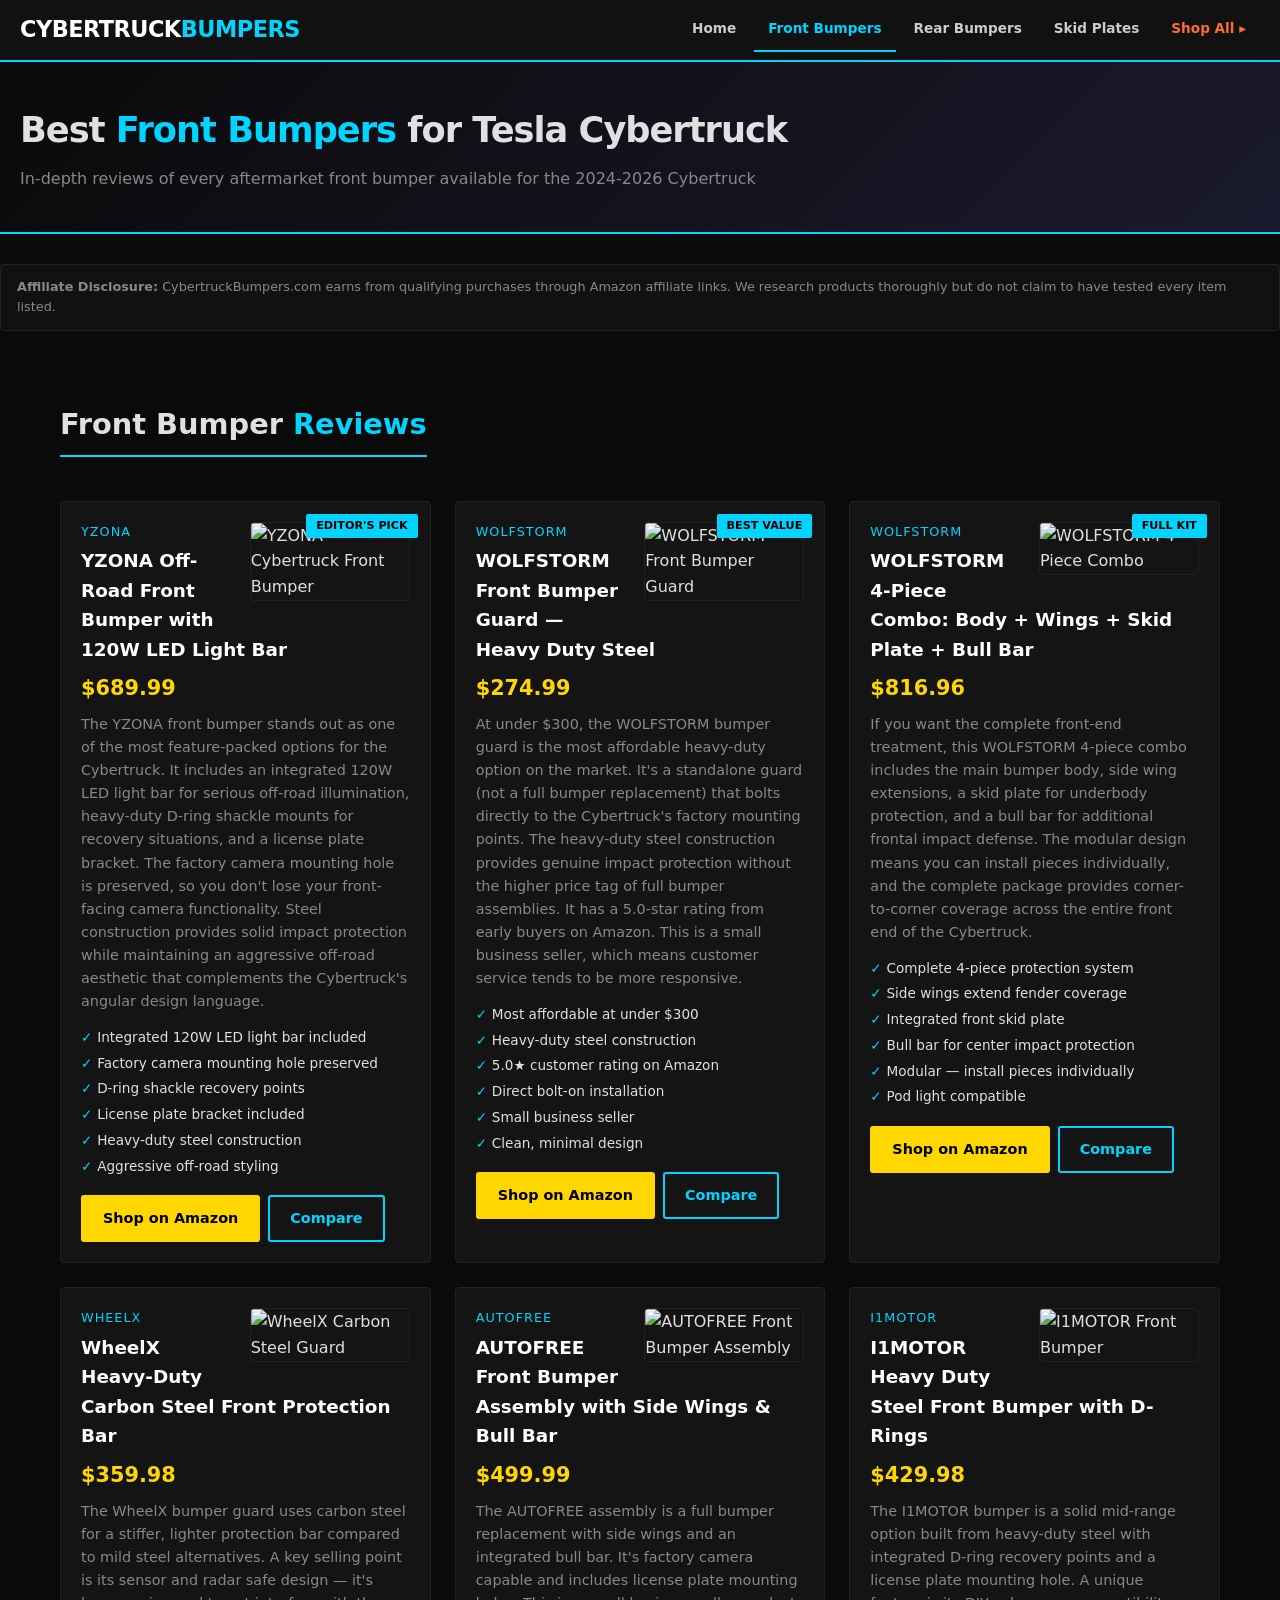
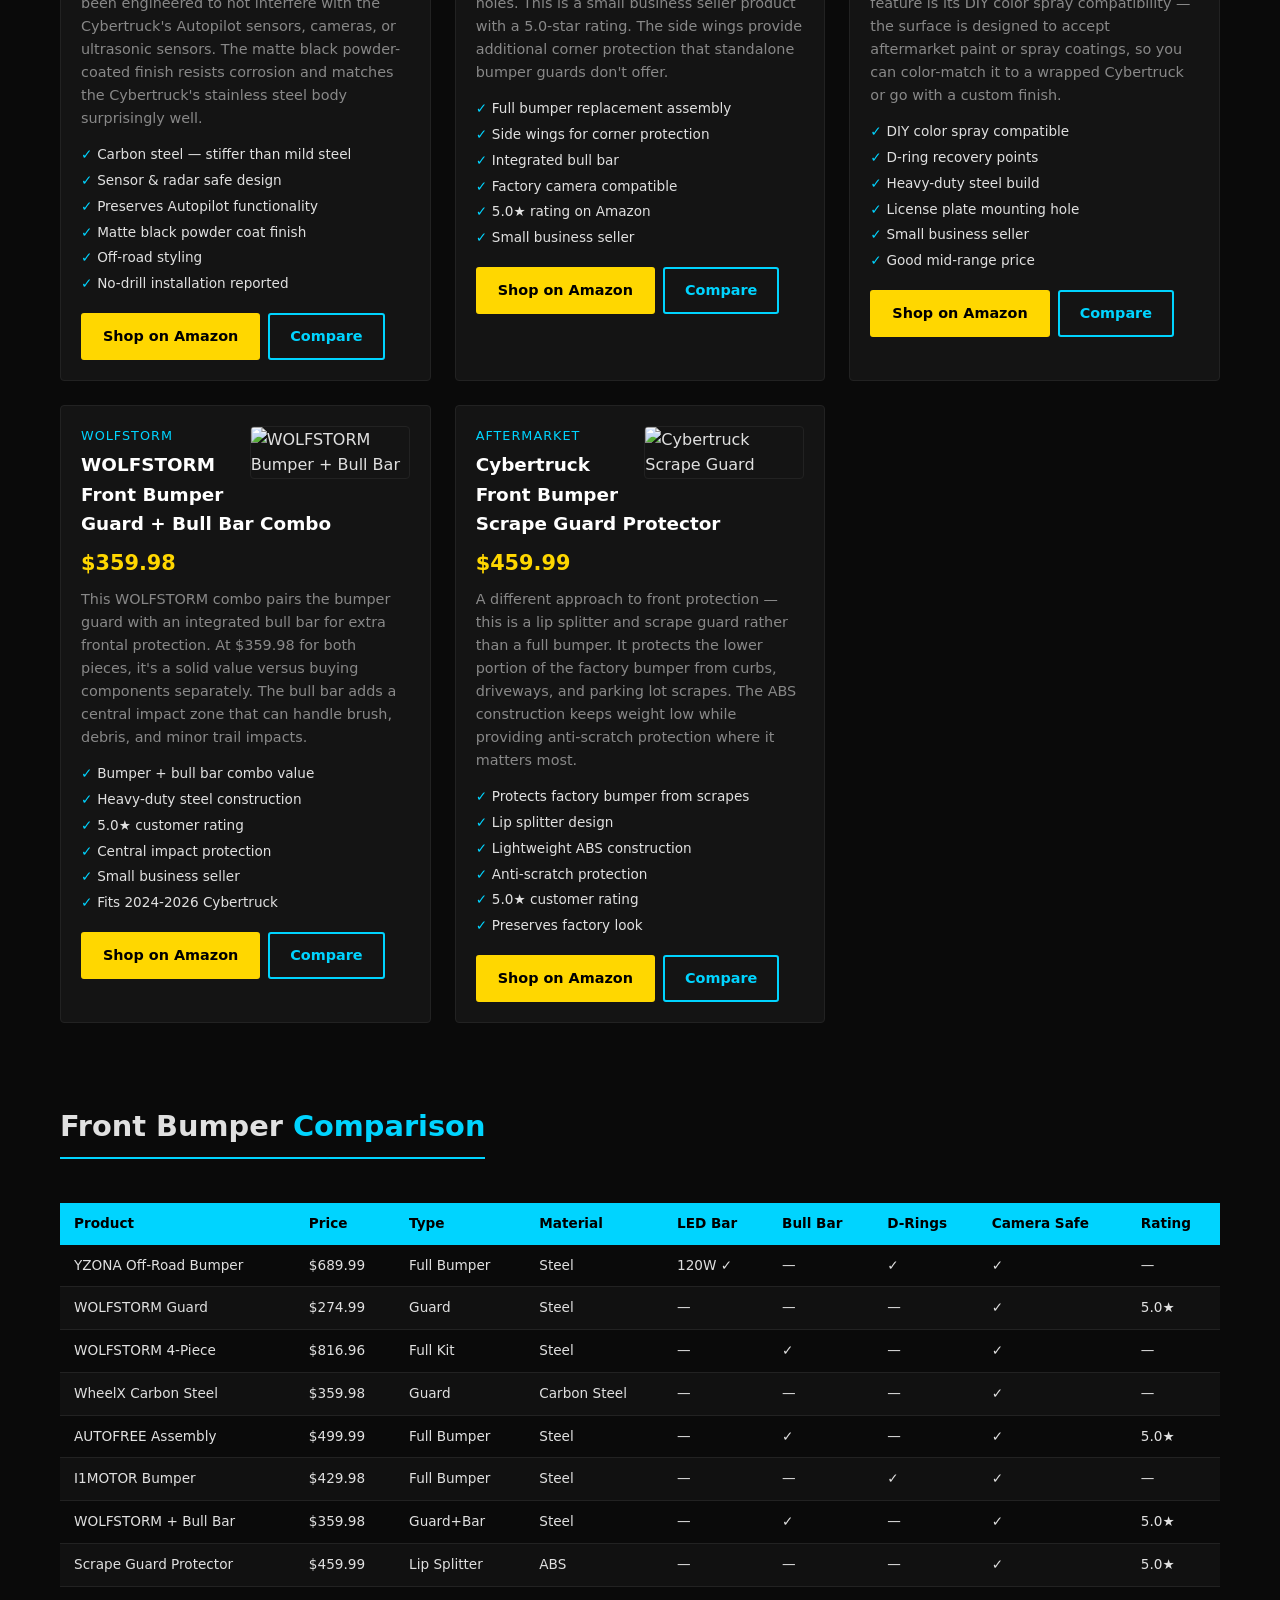
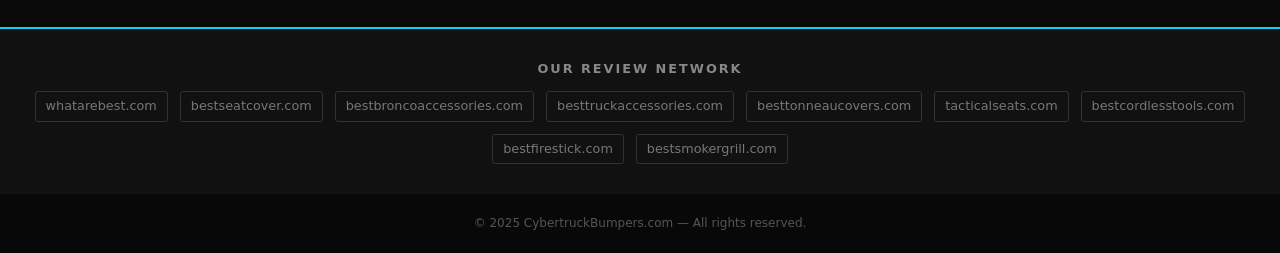
==== best-front-bumpers.html @ 5a10bdfe "Build affiliate site" ====
<!DOCTYPE html>
<html lang="en">
<head>
<meta charset="UTF-8">
<meta name="viewport" content="width=device-width,initial-scale=1">
<title>Best Tesla Cybertruck Front Bumpers 2025 | CybertruckBumpers.com</title>
<meta name="description" content="Top-rated front bumpers for Tesla Cybertruck 2024-2026. Compare YZONA, WOLFSTORM, WheelX, AUTOFREE & more aftermarket front bumper guards with real reviews.">
<link rel="stylesheet" href="style.css">
</head>
<body>

<nav class="nav">
  <div class="nav-logo">CYBERTRUCK<span>BUMPERS</span></div>
  <div class="nav-links">
    <a href="index.html">Home</a>
    <a href="best-front-bumpers.html" class="active">Front Bumpers</a>
    <a href="best-rear-bumpers.html">Rear Bumpers</a>
    <a href="best-skid-plates.html">Skid Plates</a>
    <a href="https://www.amazon.com/s?k=tesla+cybertruck+bumper&tag=brazenprodu01-20" class="highlight" target="_blank">Shop All ▸</a>
  </div>
</nav>

<div class="page-header">
  <h1>Best <span>Front Bumpers</span> for Tesla Cybertruck</h1>
  <p>In-depth reviews of every aftermarket front bumper available for the 2024-2026 Cybertruck</p>
</div>

<div class="disclosure">
  <strong>Affiliate Disclosure:</strong> CybertruckBumpers.com earns from qualifying purchases through Amazon affiliate links. We research products thoroughly but do not claim to have tested every item listed.
</div>

<div class="container">
  <h2 class="section-title">Front Bumper <span>Reviews</span></h2>

  <div class="product-grid">

    <div class="product-card">
      <div class="badge">Editor's Pick</div>
      <div class="img-wrap"><img src="https://m.media-amazon.com/images/I/71qKZ4uZ-sL._AC_SX679_.jpg" alt="YZONA Cybertruck Front Bumper" loading="lazy"></div>
      <div class="brand">YZONA</div>
      <h3>YZONA Off-Road Front Bumper with 120W LED Light Bar</h3>
      <div class="price">$689.99</div>
      <p class="desc">The YZONA front bumper stands out as one of the most feature-packed options for the Cybertruck. It includes an integrated 120W LED light bar for serious off-road illumination, heavy-duty D-ring shackle mounts for recovery situations, and a license plate bracket. The factory camera mounting hole is preserved, so you don't lose your front-facing camera functionality. Steel construction provides solid impact protection while maintaining an aggressive off-road aesthetic that complements the Cybertruck's angular design language.</p>
      <ul class="pros">
        <li>Integrated 120W LED light bar included</li>
        <li>Factory camera mounting hole preserved</li>
        <li>D-ring shackle recovery points</li>
        <li>License plate bracket included</li>
        <li>Heavy-duty steel construction</li>
        <li>Aggressive off-road styling</li>
      </ul>
      <div class="btn-group">
        <a href="https://www.amazon.com/dp/B0GC5CFVF9?tag=brazenprodu01-20" class="btn btn-amazon" target="_blank" rel="nofollow noopener">Shop on Amazon</a>
        <a href="#comparison" class="btn btn-outline">Compare</a>
      </div>
    </div>

    <div class="product-card">
      <div class="badge">Best Value</div>
      <div class="img-wrap"><img src="https://m.media-amazon.com/images/I/71Zy0xOjJfL._AC_SX679_.jpg" alt="WOLFSTORM Front Bumper Guard" loading="lazy"></div>
      <div class="brand">WOLFSTORM</div>
      <h3>WOLFSTORM Front Bumper Guard — Heavy Duty Steel</h3>
      <div class="price">$274.99</div>
      <p class="desc">At under $300, the WOLFSTORM bumper guard is the most affordable heavy-duty option on the market. It's a standalone guard (not a full bumper replacement) that bolts directly to the Cybertruck's factory mounting points. The heavy-duty steel construction provides genuine impact protection without the higher price tag of full bumper assemblies. It has a 5.0-star rating from early buyers on Amazon. This is a small business seller, which means customer service tends to be more responsive.</p>
      <ul class="pros">
        <li>Most affordable at under $300</li>
        <li>Heavy-duty steel construction</li>
        <li>5.0★ customer rating on Amazon</li>
        <li>Direct bolt-on installation</li>
        <li>Small business seller</li>
        <li>Clean, minimal design</li>
      </ul>
      <div class="btn-group">
        <a href="https://www.amazon.com/dp/B0FX236P4P?tag=brazenprodu01-20" class="btn btn-amazon" target="_blank" rel="nofollow noopener">Shop on Amazon</a>
        <a href="#comparison" class="btn btn-outline">Compare</a>
      </div>
    </div>

    <div class="product-card">
      <div class="badge">Full Kit</div>
      <div class="img-wrap"><img src="https://m.media-amazon.com/images/I/71e8fKZ9N-L._AC_SX679_.jpg" alt="WOLFSTORM 4-Piece Combo" loading="lazy"></div>
      <div class="brand">WOLFSTORM</div>
      <h3>WOLFSTORM 4-Piece Combo: Body + Wings + Skid Plate + Bull Bar</h3>
      <div class="price">$816.96</div>
      <p class="desc">If you want the complete front-end treatment, this WOLFSTORM 4-piece combo includes the main bumper body, side wing extensions, a skid plate for underbody protection, and a bull bar for additional frontal impact defense. The modular design means you can install pieces individually, and the complete package provides corner-to-corner coverage across the entire front end of the Cybertruck.</p>
      <ul class="pros">
        <li>Complete 4-piece protection system</li>
        <li>Side wings extend fender coverage</li>
        <li>Integrated front skid plate</li>
        <li>Bull bar for center impact protection</li>
        <li>Modular — install pieces individually</li>
        <li>Pod light compatible</li>
      </ul>
      <div class="btn-group">
        <a href="https://www.amazon.com/dp/B0FXX4HXYF?tag=brazenprodu01-20" class="btn btn-amazon" target="_blank" rel="nofollow noopener">Shop on Amazon</a>
        <a href="#comparison" class="btn btn-outline">Compare</a>
      </div>
    </div>

    <div class="product-card">
      <div class="img-wrap"><img src="https://m.media-amazon.com/images/I/61iW9VqvU+L._AC_SX679_.jpg" alt="WheelX Carbon Steel Guard" loading="lazy"></div>
      <div class="brand">WheelX</div>
      <h3>WheelX Heavy-Duty Carbon Steel Front Protection Bar</h3>
      <div class="price">$359.98</div>
      <p class="desc">The WheelX bumper guard uses carbon steel for a stiffer, lighter protection bar compared to mild steel alternatives. A key selling point is its sensor and radar safe design — it's been engineered to not interfere with the Cybertruck's Autopilot sensors, cameras, or ultrasonic sensors. The matte black powder-coated finish resists corrosion and matches the Cybertruck's stainless steel body surprisingly well.</p>
      <ul class="pros">
        <li>Carbon steel — stiffer than mild steel</li>
        <li>Sensor & radar safe design</li>
        <li>Preserves Autopilot functionality</li>
        <li>Matte black powder coat finish</li>
        <li>Off-road styling</li>
        <li>No-drill installation reported</li>
      </ul>
      <div class="btn-group">
        <a href="https://www.amazon.com/dp/B0FJLB59L1?tag=brazenprodu01-20" class="btn btn-amazon" target="_blank" rel="nofollow noopener">Shop on Amazon</a>
        <a href="#comparison" class="btn btn-outline">Compare</a>
      </div>
    </div>

    <div class="product-card">
      <div class="img-wrap"><img src="https://m.media-amazon.com/images/I/71oJ5k3Q4TL._AC_SX679_.jpg" alt="AUTOFREE Front Bumper Assembly" loading="lazy"></div>
      <div class="brand">AUTOFREE</div>
      <h3>AUTOFREE Front Bumper Assembly with Side Wings & Bull Bar</h3>
      <div class="price">$499.99</div>
      <p class="desc">The AUTOFREE assembly is a full bumper replacement with side wings and an integrated bull bar. It's factory camera capable and includes license plate mounting holes. This is a small business seller product with a 5.0-star rating. The side wings provide additional corner protection that standalone bumper guards don't offer.</p>
      <ul class="pros">
        <li>Full bumper replacement assembly</li>
        <li>Side wings for corner protection</li>
        <li>Integrated bull bar</li>
        <li>Factory camera compatible</li>
        <li>5.0★ rating on Amazon</li>
        <li>Small business seller</li>
      </ul>
      <div class="btn-group">
        <a href="https://www.amazon.com/dp/B0FXGN74M3?tag=brazenprodu01-20" class="btn btn-amazon" target="_blank" rel="nofollow noopener">Shop on Amazon</a>
        <a href="#comparison" class="btn btn-outline">Compare</a>
      </div>
    </div>

    <div class="product-card">
      <div class="img-wrap"><img src="https://m.media-amazon.com/images/I/61Qmx8vJ3EL._AC_SX679_.jpg" alt="I1MOTOR Front Bumper" loading="lazy"></div>
      <div class="brand">I1MOTOR</div>
      <h3>I1MOTOR Heavy Duty Steel Front Bumper with D-Rings</h3>
      <div class="price">$429.98</div>
      <p class="desc">The I1MOTOR bumper is a solid mid-range option built from heavy-duty steel with integrated D-ring recovery points and a license plate mounting hole. A unique feature is its DIY color spray compatibility — the surface is designed to accept aftermarket paint or spray coatings, so you can color-match it to a wrapped Cybertruck or go with a custom finish.</p>
      <ul class="pros">
        <li>DIY color spray compatible</li>
        <li>D-ring recovery points</li>
        <li>Heavy-duty steel build</li>
        <li>License plate mounting hole</li>
        <li>Small business seller</li>
        <li>Good mid-range price</li>
      </ul>
      <div class="btn-group">
        <a href="https://www.amazon.com/dp/B0DQKY7DLG?tag=brazenprodu01-20" class="btn btn-amazon" target="_blank" rel="nofollow noopener">Shop on Amazon</a>
        <a href="#comparison" class="btn btn-outline">Compare</a>
      </div>
    </div>

    <div class="product-card">
      <div class="img-wrap"><img src="https://m.media-amazon.com/images/I/71kZ4uZ-sL._AC_SX679_.jpg" alt="WOLFSTORM Bumper + Bull Bar" loading="lazy"></div>
      <div class="brand">WOLFSTORM</div>
      <h3>WOLFSTORM Front Bumper Guard + Bull Bar Combo</h3>
      <div class="price">$359.98</div>
      <p class="desc">This WOLFSTORM combo pairs the bumper guard with an integrated bull bar for extra frontal protection. At $359.98 for both pieces, it's a solid value versus buying components separately. The bull bar adds a central impact zone that can handle brush, debris, and minor trail impacts.</p>
      <ul class="pros">
        <li>Bumper + bull bar combo value</li>
        <li>Heavy-duty steel construction</li>
        <li>5.0★ customer rating</li>
        <li>Central impact protection</li>
        <li>Small business seller</li>
        <li>Fits 2024-2026 Cybertruck</li>
      </ul>
      <div class="btn-group">
        <a href="https://www.amazon.com/dp/B0FXLQXNZF?tag=brazenprodu01-20" class="btn btn-amazon" target="_blank" rel="nofollow noopener">Shop on Amazon</a>
        <a href="#comparison" class="btn btn-outline">Compare</a>
      </div>
    </div>

    <div class="product-card">
      <div class="img-wrap"><img src="https://m.media-amazon.com/images/I/71qKZ4uZ-sL._AC_SX679_.jpg" alt="Cybertruck Scrape Guard" loading="lazy"></div>
      <div class="brand">Aftermarket</div>
      <h3>Cybertruck Front Bumper Scrape Guard Protector</h3>
      <div class="price">$459.99</div>
      <p class="desc">A different approach to front protection — this is a lip splitter and scrape guard rather than a full bumper. It protects the lower portion of the factory bumper from curbs, driveways, and parking lot scrapes. The ABS construction keeps weight low while providing anti-scratch protection where it matters most.</p>
      <ul class="pros">
        <li>Protects factory bumper from scrapes</li>
        <li>Lip splitter design</li>
        <li>Lightweight ABS construction</li>
        <li>Anti-scratch protection</li>
        <li>5.0★ customer rating</li>
        <li>Preserves factory look</li>
      </ul>
      <div class="btn-group">
        <a href="https://www.amazon.com/dp/B0DSJBTK5F?tag=brazenprodu01-20" class="btn btn-amazon" target="_blank" rel="nofollow noopener">Shop on Amazon</a>
        <a href="#comparison" class="btn btn-outline">Compare</a>
      </div>
    </div>

  </div>
</div>

<div class="container" id="comparison">
  <h2 class="section-title">Front Bumper <span>Comparison</span></h2>
  <div class="comparison-wrap">
    <table class="comparison">
      <thead>
        <tr>
          <th>Product</th>
          <th>Price</th>
          <th>Type</th>
          <th>Material</th>
          <th>LED Bar</th>
          <th>Bull Bar</th>
          <th>D-Rings</th>
          <th>Camera Safe</th>
          <th>Rating</th>
        </tr>
      </thead>
      <tbody>
        <tr><td>YZONA Off-Road Bumper</td><td>$689.99</td><td>Full Bumper</td><td>Steel</td><td>120W ✓</td><td>—</td><td>✓</td><td>✓</td><td>—</td></tr>
        <tr><td>WOLFSTORM Guard</td><td>$274.99</td><td>Guard</td><td>Steel</td><td>—</td><td>—</td><td>—</td><td>✓</td><td>5.0★</td></tr>
        <tr><td>WOLFSTORM 4-Piece</td><td>$816.96</td><td>Full Kit</td><td>Steel</td><td>—</td><td>✓</td><td>—</td><td>✓</td><td>—</td></tr>
        <tr><td>WheelX Carbon Steel</td><td>$359.98</td><td>Guard</td><td>Carbon Steel</td><td>—</td><td>—</td><td>—</td><td>✓</td><td>—</td></tr>
        <tr><td>AUTOFREE Assembly</td><td>$499.99</td><td>Full Bumper</td><td>Steel</td><td>—</td><td>✓</td><td>—</td><td>✓</td><td>5.0★</td></tr>
        <tr><td>I1MOTOR Bumper</td><td>$429.98</td><td>Full Bumper</td><td>Steel</td><td>—</td><td>—</td><td>✓</td><td>✓</td><td>—</td></tr>
        <tr><td>WOLFSTORM + Bull Bar</td><td>$359.98</td><td>Guard+Bar</td><td>Steel</td><td>—</td><td>✓</td><td>—</td><td>✓</td><td>5.0★</td></tr>
        <tr><td>Scrape Guard Protector</td><td>$459.99</td><td>Lip Splitter</td><td>ABS</td><td>—</td><td>—</td><td>—</td><td>✓</td><td>5.0★</td></tr>
      </tbody>
    </table>
  </div>
</div>

<footer class="network-footer">
  <h4>Our Review Network</h4>
  <div class="sites">
    <a href="https://whatarebest.com">whatarebest.com</a>
    <a href="https://bestseatcover.com">bestseatcover.com</a>
    <a href="https://bestbroncoaccessories.com">bestbroncoaccessories.com</a>
    <a href="https://besttruckaccessories.com">besttruckaccessories.com</a>
    <a href="https://besttonneaucovers.com">besttonneaucovers.com</a>
    <a href="https://tacticalseats.com">tacticalseats.com</a>
    <a href="https://bestcordlesstools.com">bestcordlesstools.com</a>
    <a href="https://bestfirestick.com">bestfirestick.com</a>
    <a href="https://bestsmokergrill.com">bestsmokergrill.com</a>
  </div>
</footer>
<footer class="footer">&copy; 2025 CybertruckBumpers.com &mdash; All rights reserved.</footer>

</body>
</html>
---- style.css ----
/* CybertruckBumpers.com - Angular Dark Theme */
*{margin:0;padding:0;box-sizing:border-box}
:root{--bg:#0a0a0a;--card:#141414;--accent:#00d4ff;--accent2:#ff6b35;--text:#e0e0e0;--text-dim:#888;--border:#222;--yellow:#ffd700}
body{font-family:'Segoe UI',system-ui,-apple-system,sans-serif;background:var(--bg);color:var(--text);line-height:1.6}
a{color:var(--accent);text-decoration:none}
a:hover{color:#fff}
img{max-width:100%}

/* NAV */
.nav{background:#111;border-bottom:2px solid var(--accent);padding:0 20px;display:flex;align-items:center;justify-content:space-between;flex-wrap:wrap;position:sticky;top:0;z-index:100}
.nav-logo{font-size:1.4rem;font-weight:800;color:#fff;padding:12px 0;letter-spacing:-0.5px}
.nav-logo span{color:var(--accent)}
.nav-links{display:flex;gap:4px;flex-wrap:wrap}
.nav-links a{color:#ccc;padding:10px 14px;font-size:.85rem;font-weight:600;border-bottom:2px solid transparent;transition:.2s}
.nav-links a:hover,.nav-links a.active{color:var(--accent);border-bottom-color:var(--accent)}
.nav-links a.highlight{color:var(--accent2);font-weight:700}

/* HERO */
.hero{background:linear-gradient(135deg,#0a0a0a 0%,#1a1a2e 50%,#0a0a0a 100%);padding:60px 20px;text-align:center;border-bottom:2px solid var(--accent);clip-path:polygon(0 0,100% 0,100% 90%,0 100%)}
.hero h1{font-size:2.8rem;font-weight:900;letter-spacing:-1px;margin-bottom:12px}
.hero h1 span{color:var(--accent)}
.hero p{font-size:1.1rem;color:var(--text-dim);max-width:700px;margin:0 auto}

/* CONTAINER */
.container{max-width:1200px;margin:0 auto;padding:40px 20px}
.section-title{font-size:1.8rem;font-weight:800;margin-bottom:24px;padding-bottom:8px;border-bottom:2px solid var(--accent);display:inline-block}
.section-title span{color:var(--accent)}

/* PRODUCT CARDS */
.product-grid{display:grid;grid-template-columns:repeat(auto-fill,minmax(340px,1fr));gap:24px;margin-top:20px}
.product-card{background:var(--card);border:1px solid var(--border);border-radius:4px;padding:20px;transition:.2s;position:relative}
.product-card:hover{border-color:var(--accent);transform:translateY(-2px)}
.product-card .badge{position:absolute;top:12px;right:12px;background:var(--accent);color:#000;font-size:.7rem;font-weight:800;padding:3px 10px;border-radius:2px;text-transform:uppercase}
.product-card h3{font-size:1.15rem;font-weight:700;margin-bottom:8px;color:#fff}
.product-card .price{font-size:1.3rem;font-weight:800;color:var(--yellow);margin:8px 0}
.product-card .brand{font-size:.8rem;color:var(--accent);text-transform:uppercase;letter-spacing:1px;margin-bottom:4px}
.product-card .desc{font-size:.9rem;color:var(--text-dim);margin-bottom:12px}
.product-card .pros{list-style:none;margin-bottom:16px}
.product-card .pros li{font-size:.85rem;padding:2px 0;color:var(--text)}
.product-card .pros li::before{content:"✓ ";color:var(--accent);font-weight:700}
.product-card .img-wrap{float:right;margin:0 0 12px 16px;max-width:160px}
.product-card .img-wrap img{width:100%;border-radius:4px;border:1px solid var(--border)}

/* BUTTONS */
.btn{display:inline-block;padding:10px 20px;font-size:.9rem;font-weight:700;border-radius:3px;text-align:center;transition:.2s;border:2px solid transparent;cursor:pointer}
.btn-amazon{background:var(--yellow);color:#000;border-color:var(--yellow)}
.btn-amazon:hover{background:#ffed4a;color:#000}
.btn-outline{background:transparent;color:var(--accent);border-color:var(--accent)}
.btn-outline:hover{background:var(--accent);color:#000}
.btn-group{display:flex;gap:8px;flex-wrap:wrap;margin-top:8px}

/* COMPARISON TABLE */
.comparison-wrap{overflow-x:auto;margin-top:20px}
table.comparison{width:100%;border-collapse:collapse;font-size:.85rem}
table.comparison th{background:var(--accent);color:#000;padding:10px 14px;text-align:left;font-weight:700;white-space:nowrap}
table.comparison td{padding:10px 14px;border-bottom:1px solid var(--border);color:var(--text)}
table.comparison tr:nth-child(even){background:#111}
table.comparison tr:hover{background:#1a1a2e}

/* DISCLOSURE */
.disclosure{background:#111;border:1px solid var(--border);padding:12px 16px;font-size:.8rem;color:var(--text-dim);margin:30px 0;border-radius:4px}

/* NETWORK FOOTER */
.network-footer{background:#111;border-top:2px solid var(--accent);padding:30px 20px;text-align:center}
.network-footer h4{color:var(--text-dim);font-size:.8rem;text-transform:uppercase;letter-spacing:2px;margin-bottom:12px}
.network-footer .sites{display:flex;flex-wrap:wrap;justify-content:center;gap:12px}
.network-footer .sites a{color:#777;font-size:.8rem;padding:4px 10px;border:1px solid #333;border-radius:3px;transition:.2s}
.network-footer .sites a:hover{color:var(--accent);border-color:var(--accent)}

.footer{background:#080808;padding:20px;text-align:center;font-size:.75rem;color:#555}

/* PAGE HEADER (subpages) */
.page-header{background:linear-gradient(135deg,#0a0a0a,#1a1a2e);padding:40px 20px;border-bottom:2px solid var(--accent)}
.page-header h1{font-size:2.2rem;font-weight:900;letter-spacing:-1px}
.page-header h1 span{color:var(--accent)}
.page-header p{color:var(--text-dim);margin-top:8px}

/* RESPONSIVE */
@media(max-width:768px){
  .hero h1{font-size:1.8rem}
  .hero{clip-path:none;padding:40px 16px}
  .nav{flex-direction:column;align-items:flex-start}
  .nav-links{padding-bottom:8px}
  .nav-links a{padding:6px 10px;font-size:.8rem}
  .product-grid{grid-template-columns:1fr}
  .product-card .img-wrap{float:none;max-width:100%;margin:0 0 12px 0}
  .section-title{font-size:1.3rem}
  .page-header h1{font-size:1.6rem}
}
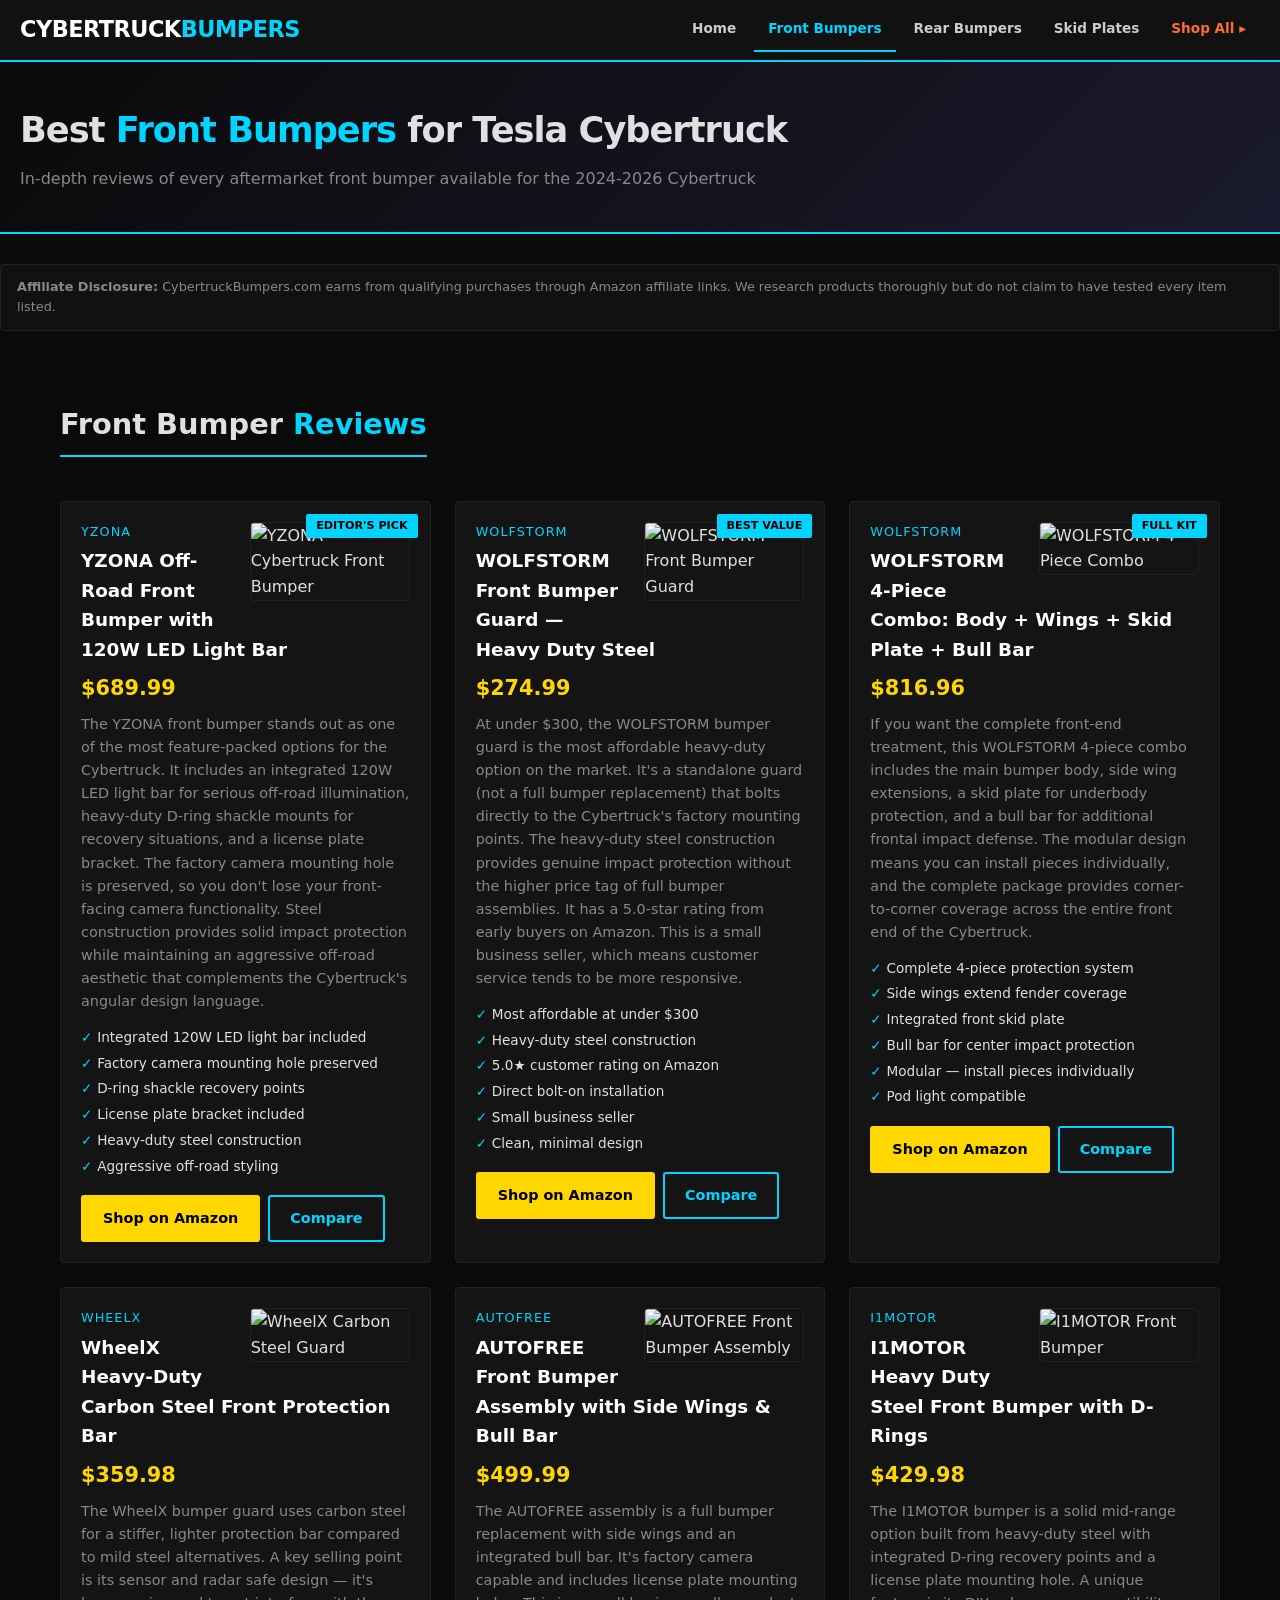
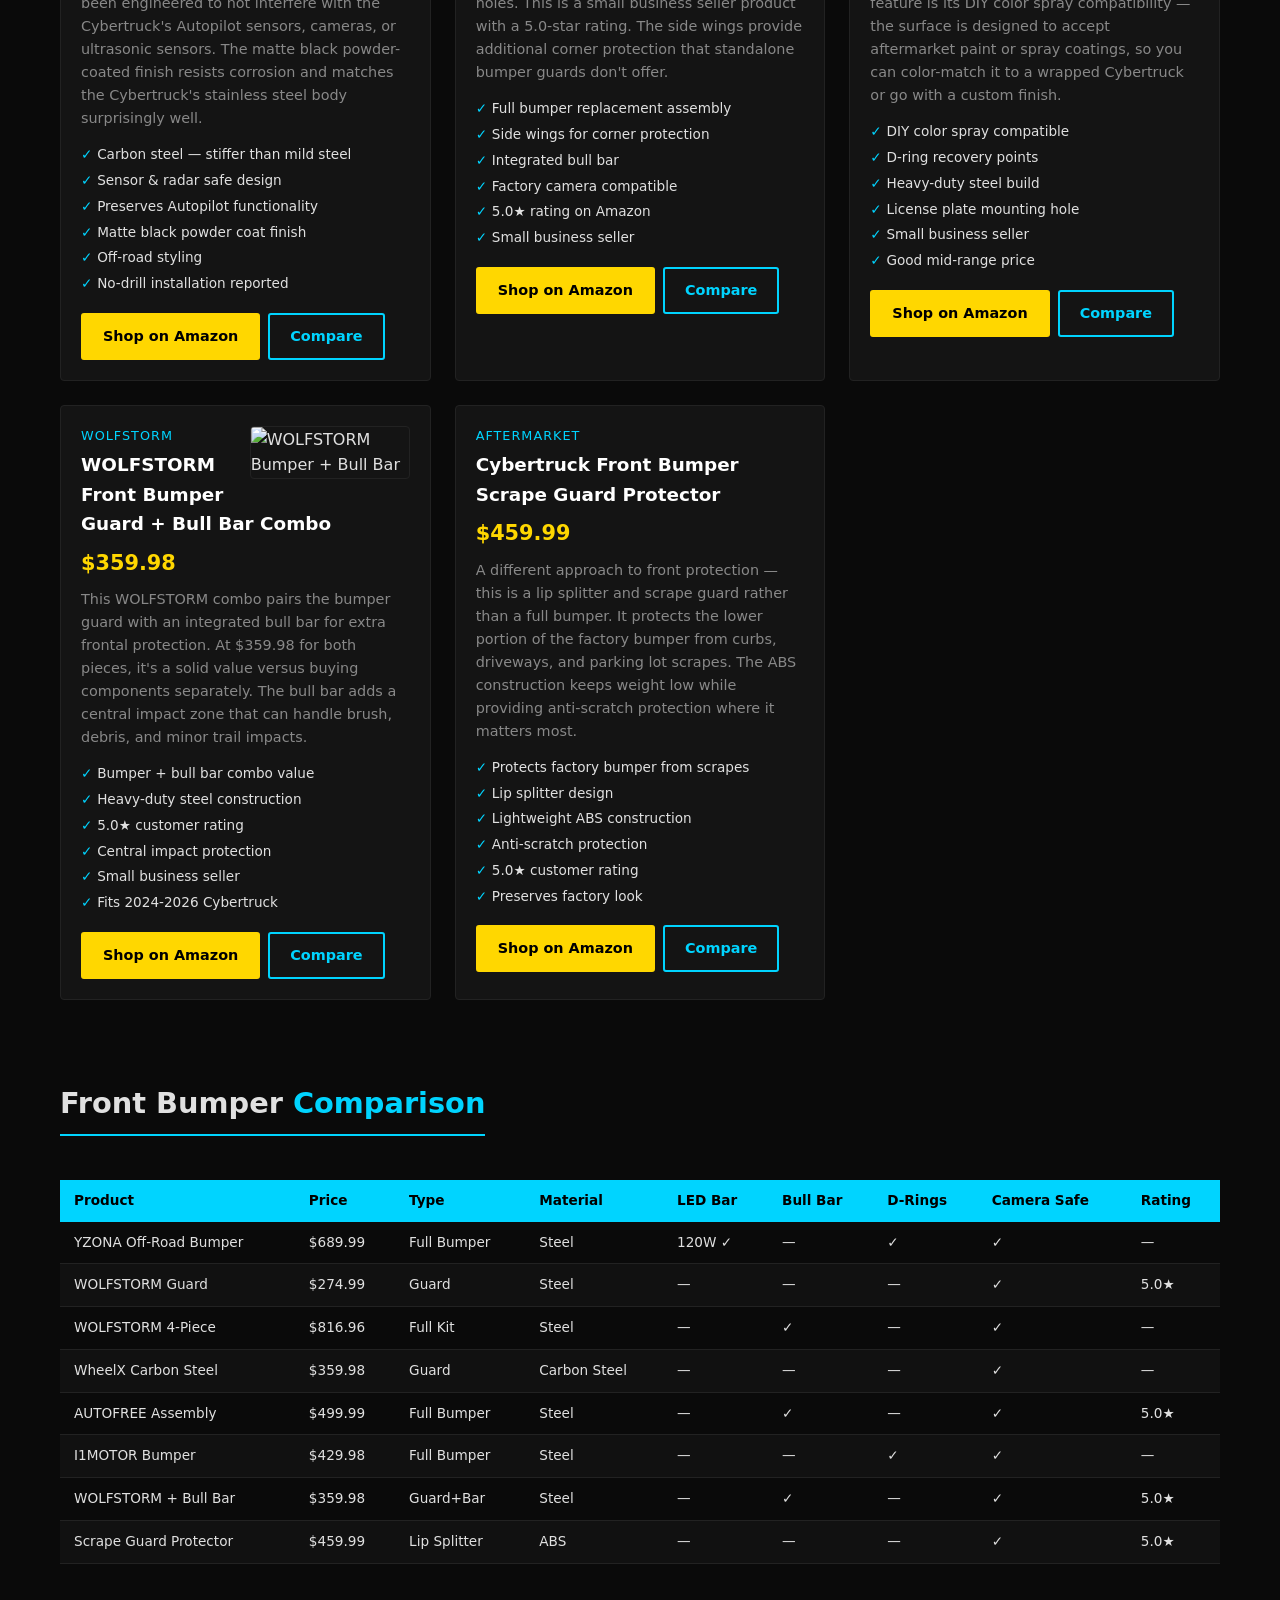
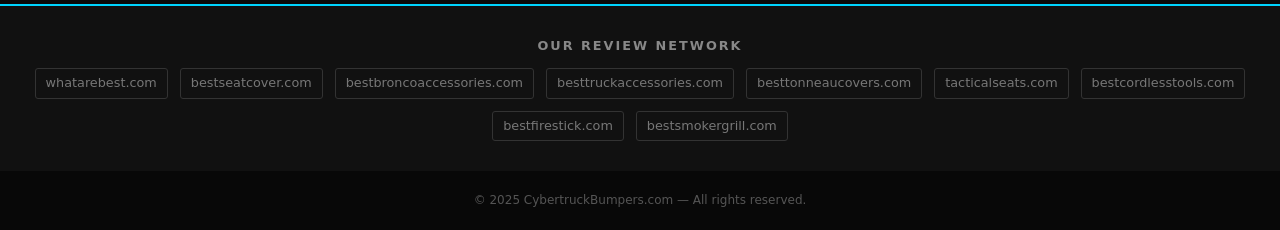
==== commit ce9f3a84: "Fix duplicate/placeholder images across vehicle/product cards (1 fixes (0 swap, 1 strip)) Network-wi" ====
--- a/best-front-bumpers.html
+++ b/best-front-bumpers.html
@@ -178,7 +178,7 @@
     </div>
 
     <div class="product-card">
-      <div class="img-wrap"><img src="https://m.media-amazon.com/images/I/71qKZ4uZ-sL._AC_SX679_.jpg" alt="Cybertruck Scrape Guard" loading="lazy"></div>
+      <div class="img-wrap"></div>
       <div class="brand">Aftermarket</div>
       <h3>Cybertruck Front Bumper Scrape Guard Protector</h3>
       <div class="price">$459.99</div>
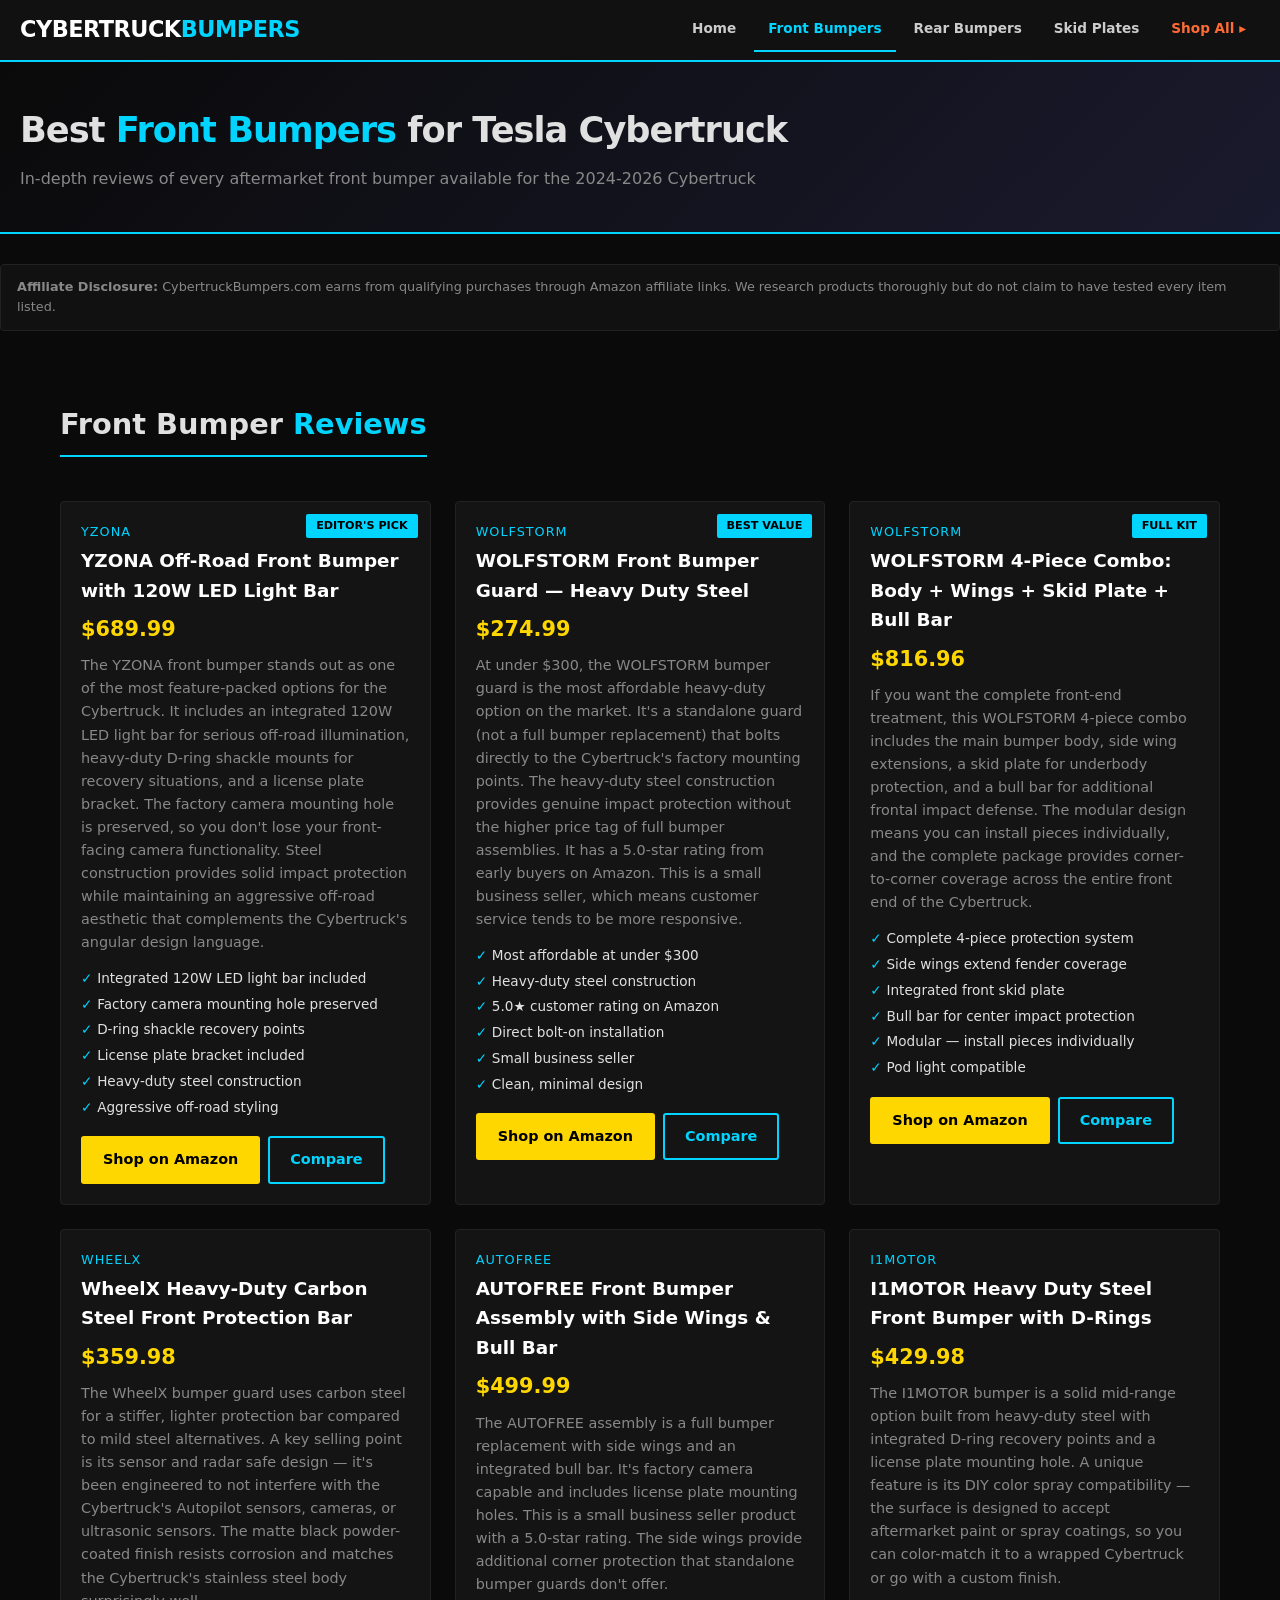
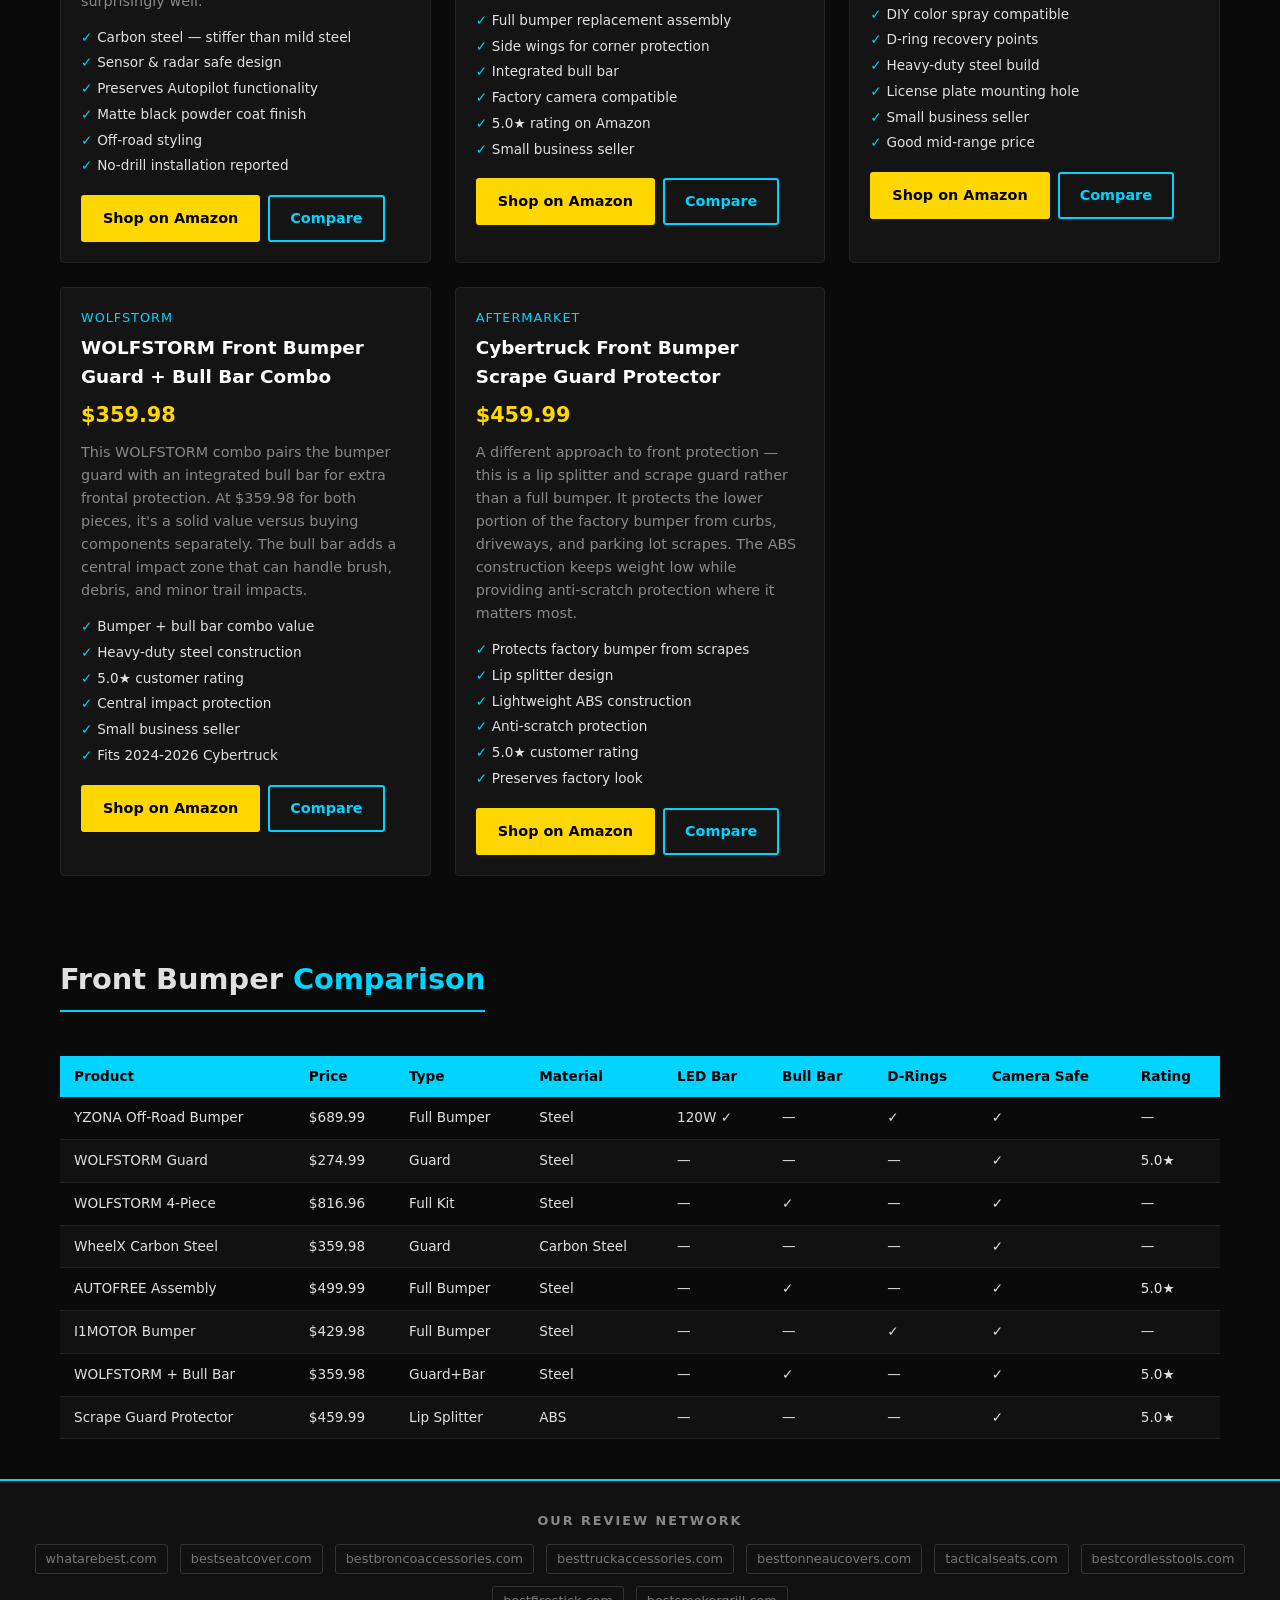
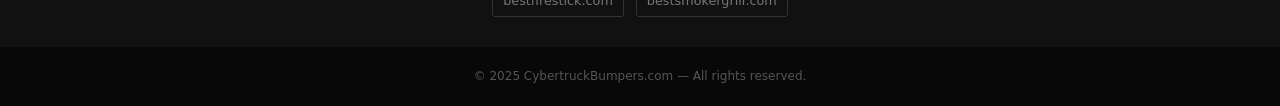
==== commit 07eff2f8: "Dead-image cleanup: strip 404 Amazon image refs + clean empty wrappers; index re-image where verifie" ====
--- a/best-front-bumpers.html
+++ b/best-front-bumpers.html
@@ -36,7 +36,7 @@
 
     <div class="product-card">
       <div class="badge">Editor's Pick</div>
-      <div class="img-wrap"><img src="https://m.media-amazon.com/images/I/71qKZ4uZ-sL._AC_SX679_.jpg" alt="YZONA Cybertruck Front Bumper" loading="lazy"></div>
+      <div class="img-wrap"></div>
       <div class="brand">YZONA</div>
       <h3>YZONA Off-Road Front Bumper with 120W LED Light Bar</h3>
       <div class="price">$689.99</div>
@@ -57,7 +57,7 @@
 
     <div class="product-card">
       <div class="badge">Best Value</div>
-      <div class="img-wrap"><img src="https://m.media-amazon.com/images/I/71Zy0xOjJfL._AC_SX679_.jpg" alt="WOLFSTORM Front Bumper Guard" loading="lazy"></div>
+      <div class="img-wrap"></div>
       <div class="brand">WOLFSTORM</div>
       <h3>WOLFSTORM Front Bumper Guard — Heavy Duty Steel</h3>
       <div class="price">$274.99</div>
@@ -78,7 +78,7 @@
 
     <div class="product-card">
       <div class="badge">Full Kit</div>
-      <div class="img-wrap"><img src="https://m.media-amazon.com/images/I/71e8fKZ9N-L._AC_SX679_.jpg" alt="WOLFSTORM 4-Piece Combo" loading="lazy"></div>
+      <div class="img-wrap"></div>
       <div class="brand">WOLFSTORM</div>
       <h3>WOLFSTORM 4-Piece Combo: Body + Wings + Skid Plate + Bull Bar</h3>
       <div class="price">$816.96</div>
@@ -98,7 +98,7 @@
     </div>
 
     <div class="product-card">
-      <div class="img-wrap"><img src="https://m.media-amazon.com/images/I/61iW9VqvU+L._AC_SX679_.jpg" alt="WheelX Carbon Steel Guard" loading="lazy"></div>
+      <div class="img-wrap"></div>
       <div class="brand">WheelX</div>
       <h3>WheelX Heavy-Duty Carbon Steel Front Protection Bar</h3>
       <div class="price">$359.98</div>
@@ -118,7 +118,7 @@
     </div>
 
     <div class="product-card">
-      <div class="img-wrap"><img src="https://m.media-amazon.com/images/I/71oJ5k3Q4TL._AC_SX679_.jpg" alt="AUTOFREE Front Bumper Assembly" loading="lazy"></div>
+      <div class="img-wrap"></div>
       <div class="brand">AUTOFREE</div>
       <h3>AUTOFREE Front Bumper Assembly with Side Wings & Bull Bar</h3>
       <div class="price">$499.99</div>
@@ -138,7 +138,7 @@
     </div>
 
     <div class="product-card">
-      <div class="img-wrap"><img src="https://m.media-amazon.com/images/I/61Qmx8vJ3EL._AC_SX679_.jpg" alt="I1MOTOR Front Bumper" loading="lazy"></div>
+      <div class="img-wrap"></div>
       <div class="brand">I1MOTOR</div>
       <h3>I1MOTOR Heavy Duty Steel Front Bumper with D-Rings</h3>
       <div class="price">$429.98</div>
@@ -158,7 +158,7 @@
     </div>
 
     <div class="product-card">
-      <div class="img-wrap"><img src="https://m.media-amazon.com/images/I/71kZ4uZ-sL._AC_SX679_.jpg" alt="WOLFSTORM Bumper + Bull Bar" loading="lazy"></div>
+      <div class="img-wrap"></div>
       <div class="brand">WOLFSTORM</div>
       <h3>WOLFSTORM Front Bumper Guard + Bull Bar Combo</h3>
       <div class="price">$359.98</div>
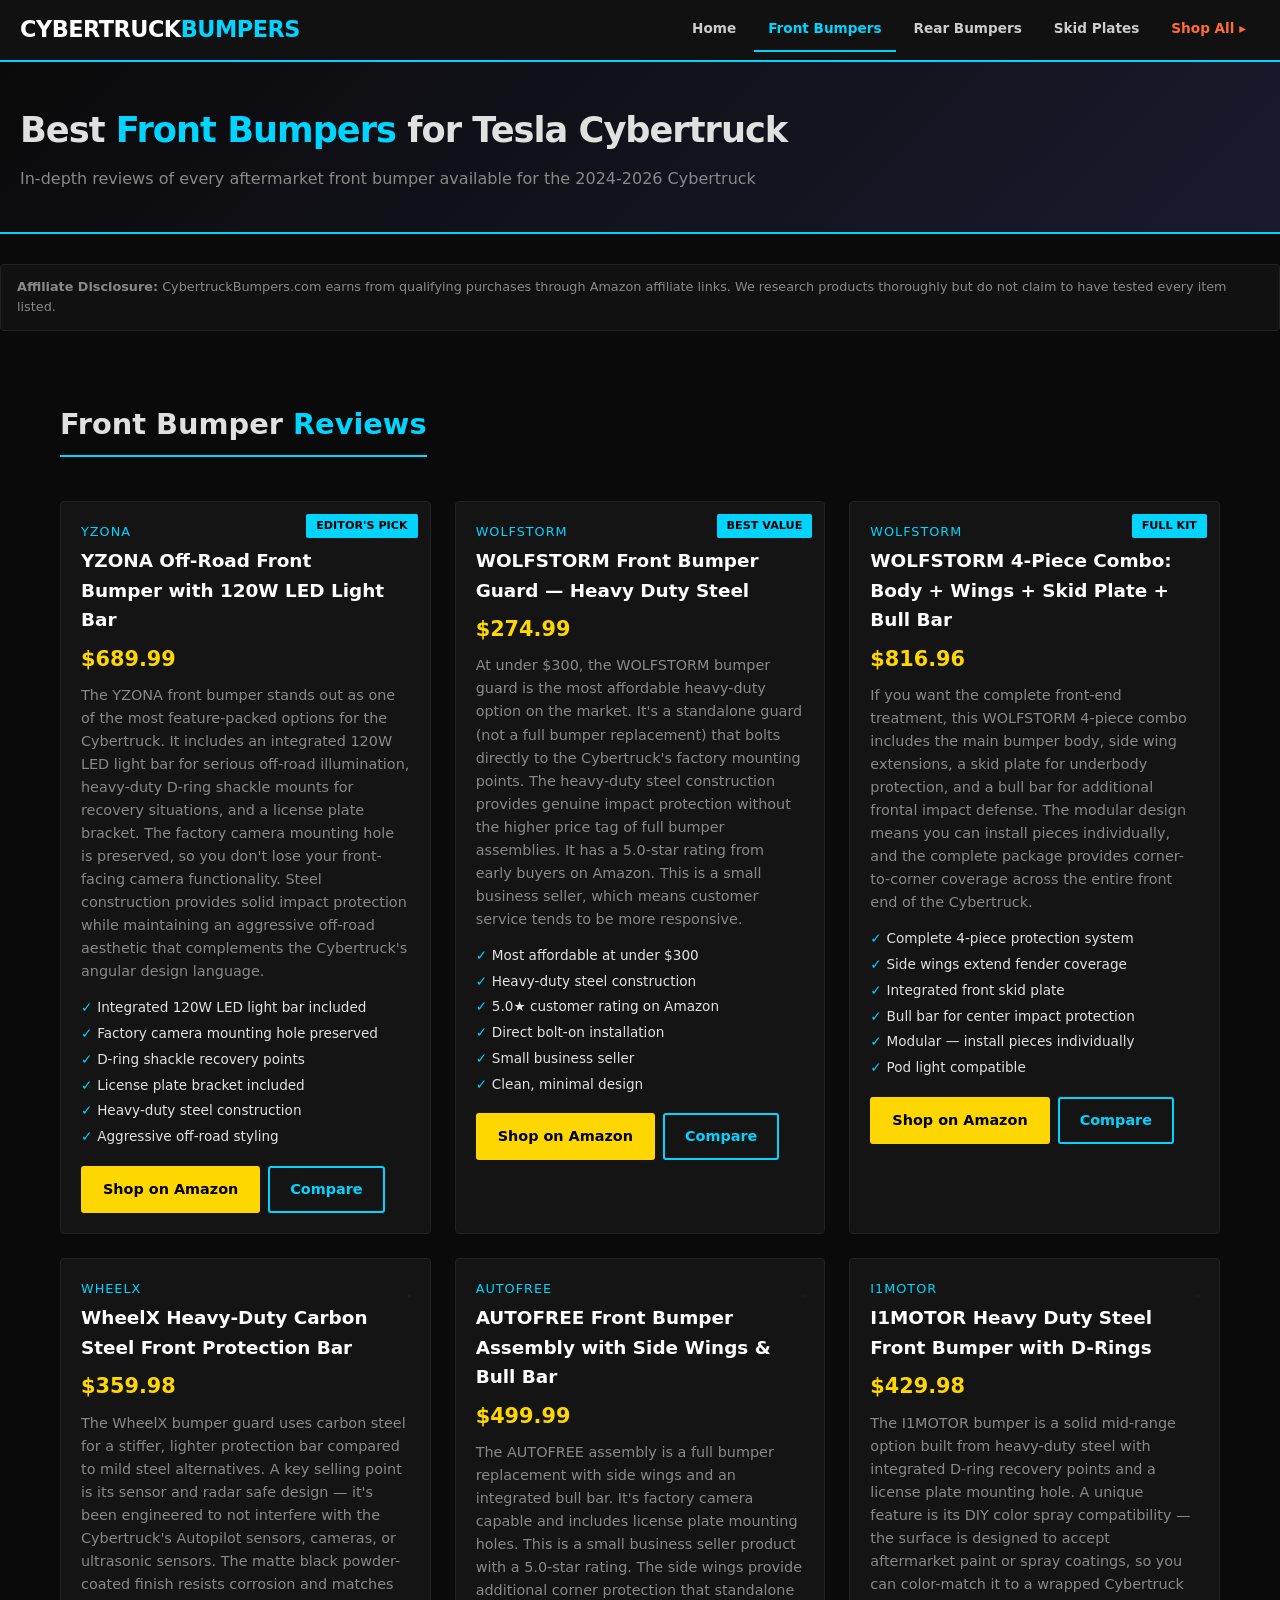
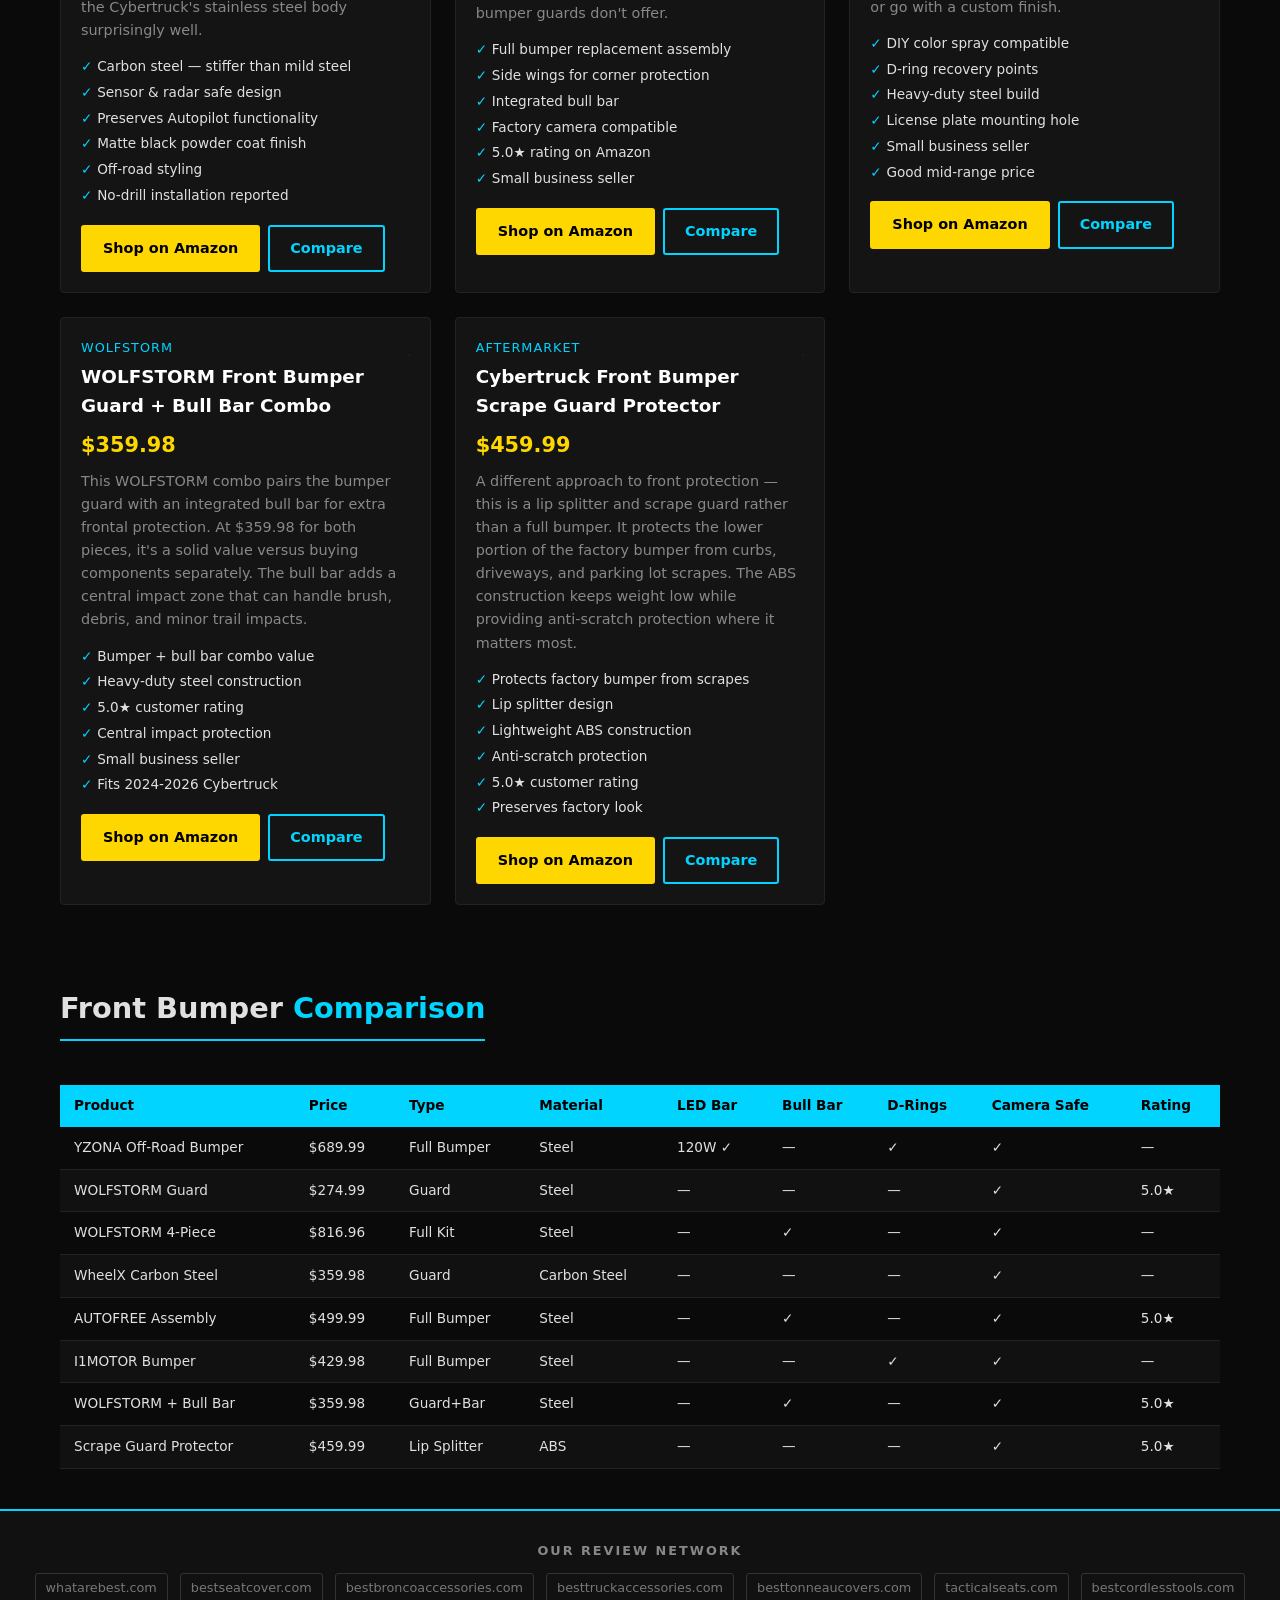
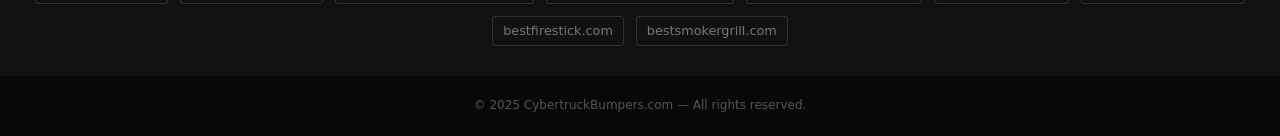
==== commit 86686e81: "Restore real Amazon product images on category cards (verified 200 OK, vehicle-appropriate, unique p" ====
--- a/best-front-bumpers.html
+++ b/best-front-bumpers.html
@@ -36,7 +36,7 @@
 
     <div class="product-card">
       <div class="badge">Editor's Pick</div>
-      <div class="img-wrap"></div>
+      <div class="img-wrap"><img src="https://m.media-amazon.com/images/I/61yHvzi41zL._AC_SL1500_.jpg" alt="" loading="lazy" style="width:100%;border-radius:8px"></div>
       <div class="brand">YZONA</div>
       <h3>YZONA Off-Road Front Bumper with 120W LED Light Bar</h3>
       <div class="price">$689.99</div>
@@ -57,7 +57,7 @@
 
     <div class="product-card">
       <div class="badge">Best Value</div>
-      <div class="img-wrap"></div>
+      <div class="img-wrap"><img src="https://m.media-amazon.com/images/I/61v8Fiv286L._AC_SL1500_.jpg" alt="" loading="lazy" style="width:100%;border-radius:8px"></div>
       <div class="brand">WOLFSTORM</div>
       <h3>WOLFSTORM Front Bumper Guard — Heavy Duty Steel</h3>
       <div class="price">$274.99</div>
@@ -78,7 +78,7 @@
 
     <div class="product-card">
       <div class="badge">Full Kit</div>
-      <div class="img-wrap"></div>
+      <div class="img-wrap"><img src="https://m.media-amazon.com/images/I/61L3PyHrO-L._AC_SL1500_.jpg" alt="" loading="lazy" style="width:100%;border-radius:8px"></div>
       <div class="brand">WOLFSTORM</div>
       <h3>WOLFSTORM 4-Piece Combo: Body + Wings + Skid Plate + Bull Bar</h3>
       <div class="price">$816.96</div>
@@ -98,7 +98,7 @@
     </div>
 
     <div class="product-card">
-      <div class="img-wrap"></div>
+      <div class="img-wrap"><img src="https://m.media-amazon.com/images/I/61w6EV9tNpL._AC_SL1500_.jpg" alt="" loading="lazy" style="width:100%;border-radius:8px"></div>
       <div class="brand">WheelX</div>
       <h3>WheelX Heavy-Duty Carbon Steel Front Protection Bar</h3>
       <div class="price">$359.98</div>
@@ -118,7 +118,7 @@
     </div>
 
     <div class="product-card">
-      <div class="img-wrap"></div>
+      <div class="img-wrap"><img src="https://m.media-amazon.com/images/I/61T7z7FR9aL._AC_SL1500_.jpg" alt="" loading="lazy" style="width:100%;border-radius:8px"></div>
       <div class="brand">AUTOFREE</div>
       <h3>AUTOFREE Front Bumper Assembly with Side Wings & Bull Bar</h3>
       <div class="price">$499.99</div>
@@ -138,7 +138,7 @@
     </div>
 
     <div class="product-card">
-      <div class="img-wrap"></div>
+      <div class="img-wrap"><img src="https://m.media-amazon.com/images/I/71jksKk-XOL._AC_SL1500_.jpg" alt="" loading="lazy" style="width:100%;border-radius:8px"></div>
       <div class="brand">I1MOTOR</div>
       <h3>I1MOTOR Heavy Duty Steel Front Bumper with D-Rings</h3>
       <div class="price">$429.98</div>
@@ -158,7 +158,7 @@
     </div>
 
     <div class="product-card">
-      <div class="img-wrap"></div>
+      <div class="img-wrap"><img src="https://m.media-amazon.com/images/I/61dtif0fpVL._AC_SL1500_.jpg" alt="" loading="lazy" style="width:100%;border-radius:8px"></div>
       <div class="brand">WOLFSTORM</div>
       <h3>WOLFSTORM Front Bumper Guard + Bull Bar Combo</h3>
       <div class="price">$359.98</div>
@@ -178,7 +178,7 @@
     </div>
 
     <div class="product-card">
-      <div class="img-wrap"></div>
+      <div class="img-wrap"><img src="https://m.media-amazon.com/images/I/61TIfHXsCWL._AC_SL1500_.jpg" alt="" loading="lazy" style="width:100%;border-radius:8px"></div>
       <div class="brand">Aftermarket</div>
       <h3>Cybertruck Front Bumper Scrape Guard Protector</h3>
       <div class="price">$459.99</div>
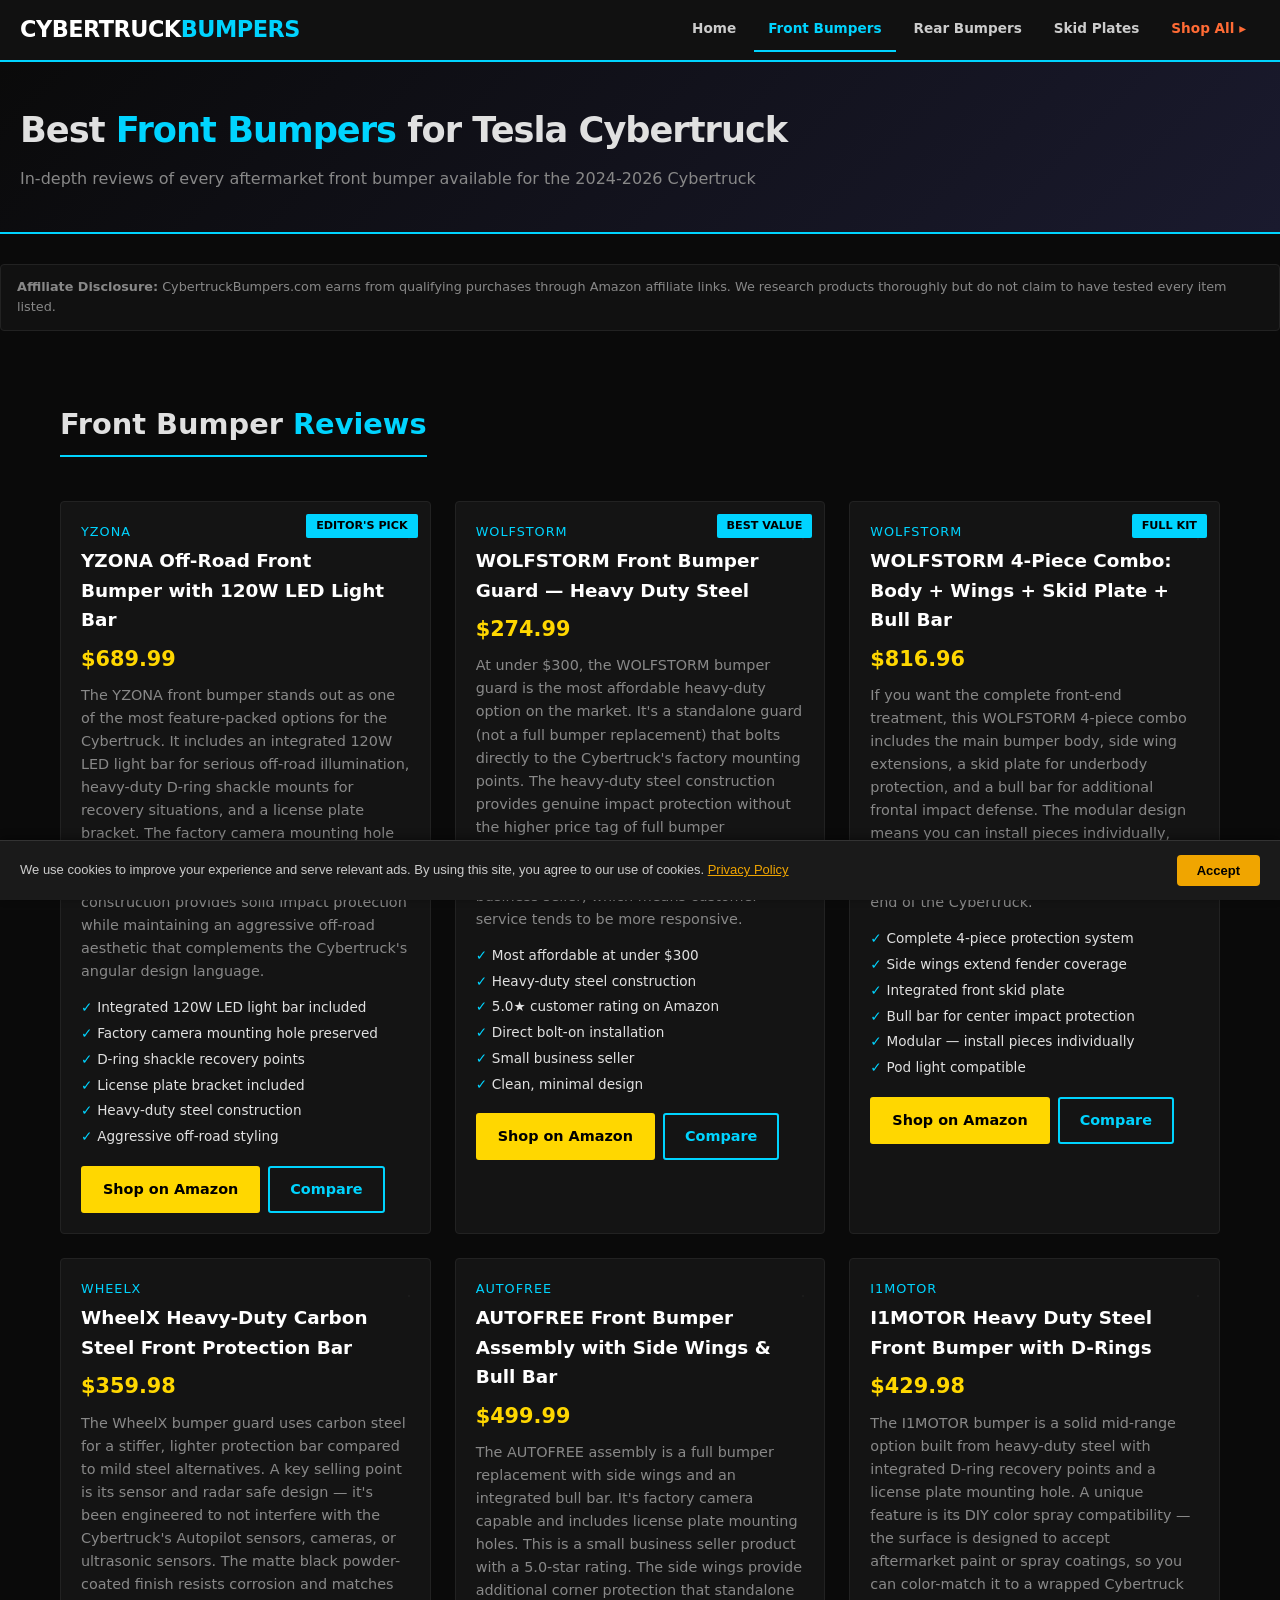
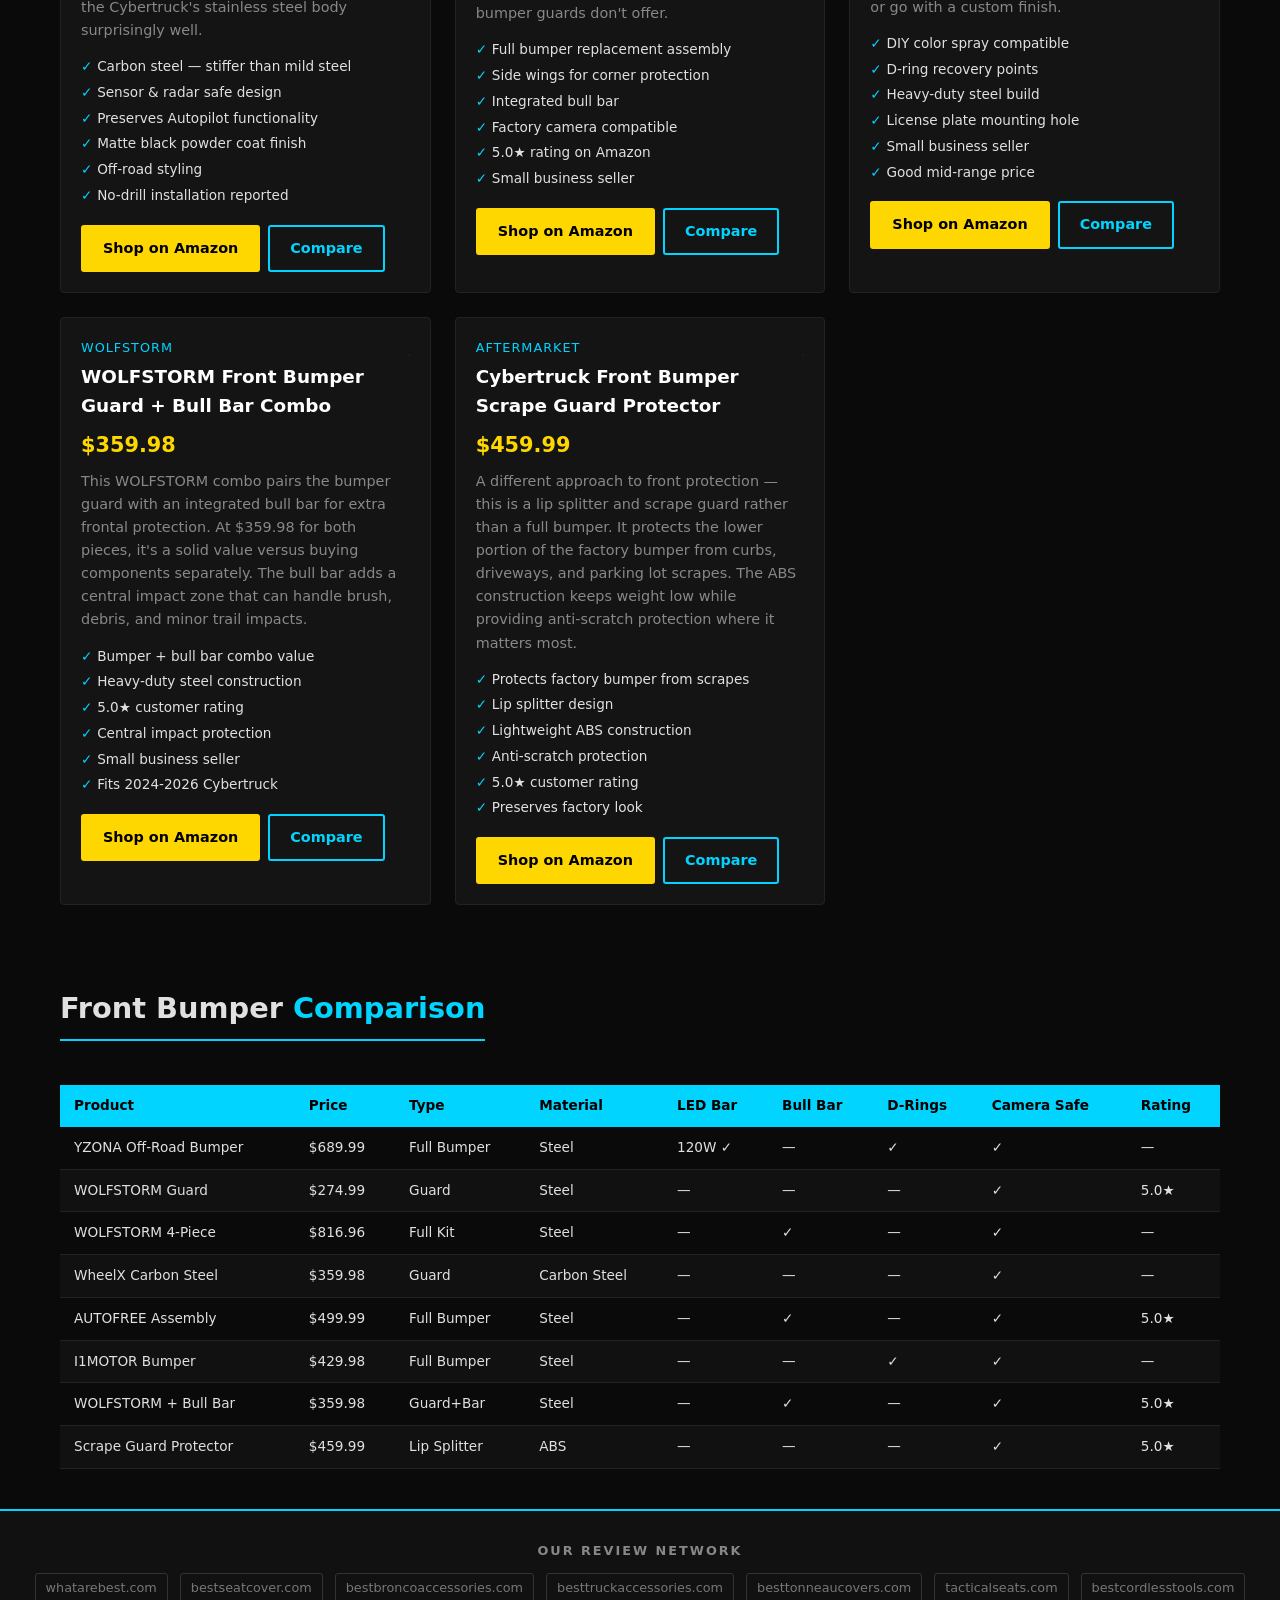
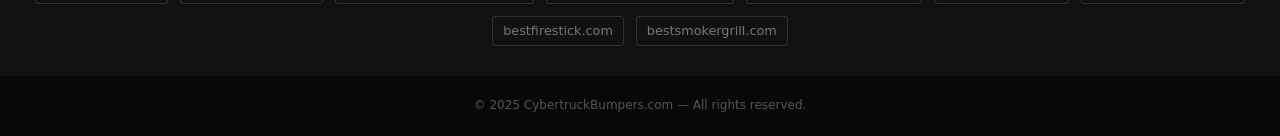
==== commit 218ebf3c: "Add real product images and affiliate links" ====
--- a/best-front-bumpers.html
+++ b/best-front-bumpers.html
@@ -1,7 +1,9 @@
 <!DOCTYPE html>
 <html lang="en">
 <head>
+<meta name="robots" content="index,follow">
 <meta charset="UTF-8">
+<link rel="canonical" href="https://cybertruckbumpers.com/best-front-bumpers.html">
 <meta name="viewport" content="width=device-width,initial-scale=1">
 <title>Best Tesla Cybertruck Front Bumpers 2025 | CybertruckBumpers.com</title>
 <meta name="description" content="Top-rated front bumpers for Tesla Cybertruck 2024-2026. Compare YZONA, WOLFSTORM, WheelX, AUTOFREE & more aftermarket front bumper guards with real reviews.">
@@ -247,5 +249,11 @@
 </footer>
 <footer class="footer">&copy; 2025 CybertruckBumpers.com &mdash; All rights reserved.</footer>
 
+
+<div id="cookie-consent-banner" style="position:fixed;bottom:0;left:0;right:0;background:#1a1a1a;color:#ccc;font-family:sans-serif;font-size:13px;padding:14px 20px;display:flex;align-items:center;justify-content:space-between;gap:16px;flex-wrap:wrap;z-index:99999;border-top:1px solid #333;box-shadow:0 -2px 8px rgba(0,0,0,.4)">
+  <span>We use cookies to improve your experience and serve relevant ads. By using this site, you agree to our use of cookies. <a href="/privacy.html" style="color:#f0a500;text-decoration:underline">Privacy Policy</a></span>
+  <button onclick="document.getElementById('cookie-consent-banner').style.display='none';localStorage.setItem('cookie_ok','1')" style="background:#f0a500;color:#000;border:none;padding:8px 20px;border-radius:4px;cursor:pointer;font-weight:700;white-space:nowrap;font-size:13px">Accept</button>
+</div>
+<script>if(localStorage.getItem('cookie_ok'))document.getElementById('cookie-consent-banner').style.display='none';</script>
 </body>
 </html>
